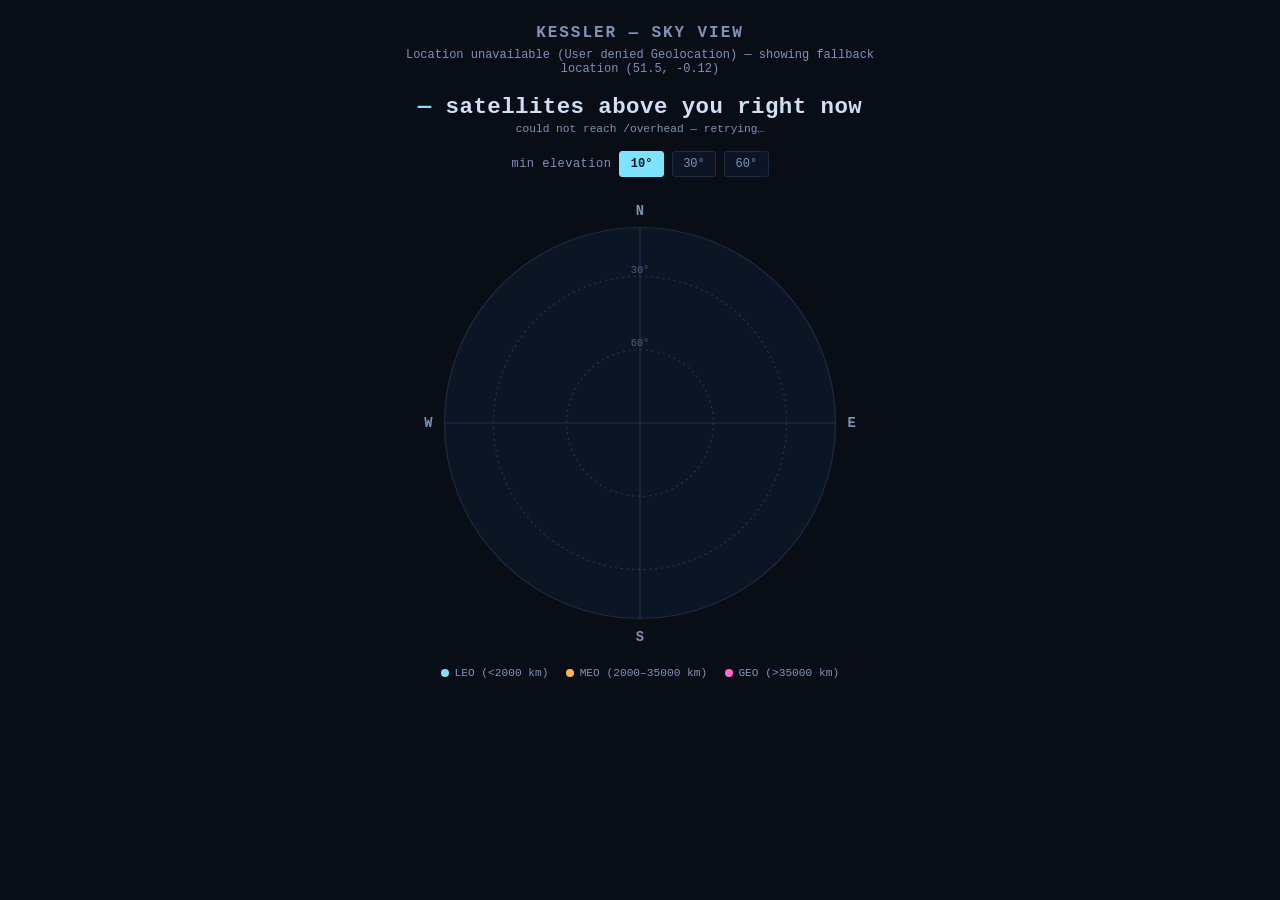
==== kessler/static/sky.html @ 1ad6a67d "feat: add sky view page" ====
<!DOCTYPE html>
<html lang="en">
<head>
<meta charset="utf-8">
<meta name="viewport" content="width=device-width, initial-scale=1">
<title>kessler &mdash; sky view</title>
<style>
  :root {
    --bg: #090d16;
    --panel: #0c1524;
    --border: #1c2b42;
    --ring: #23334c;
    --ring-label: #4a6084;
    --text: #cfe0f5;
    --text-dim: #7d93b8;
    --accent: #7ee3ff;
    --leo: #7ee3ff;
    --meo: #ffb454;
    --geo: #ff6bcb;
  }

  * { box-sizing: border-box; }

  html, body {
    margin: 0;
    padding: 0;
    min-height: 100%;
    background: var(--bg);
    color: var(--text);
    font-family: ui-monospace, "SF Mono", "Cascadia Mono", Consolas, "Liberation Mono", Menlo, monospace;
  }

  body {
    display: flex;
    flex-direction: column;
    align-items: center;
    padding: 1.5rem 1rem 3rem;
  }

  header {
    width: 100%;
    max-width: 480px;
    text-align: center;
    margin-bottom: 0.25rem;
  }

  header h1 {
    margin: 0;
    font-size: 1rem;
    font-weight: 600;
    letter-spacing: 0.12em;
    text-transform: uppercase;
    color: var(--text-dim);
  }

  #location {
    margin-top: 0.35rem;
    font-size: 0.75rem;
    color: var(--text-dim);
  }

  #headline {
    margin: 0.9rem 0 0.2rem;
    font-size: 1.4rem;
    font-weight: 600;
    letter-spacing: 0.02em;
    text-align: center;
  }

  #headline .n {
    color: var(--accent);
  }

  #status {
    font-size: 0.7rem;
    color: var(--text-dim);
    margin-bottom: 1rem;
    min-height: 1em;
  }

  #controls {
    display: flex;
    align-items: center;
    gap: 0.5rem;
    margin-bottom: 1rem;
    font-size: 0.75rem;
    color: var(--text-dim);
  }

  #controls span.label {
    letter-spacing: 0.04em;
  }

  .elev-btn {
    background: var(--panel);
    border: 1px solid var(--border);
    color: var(--text-dim);
    font-family: inherit;
    font-size: 0.75rem;
    padding: 0.3rem 0.65rem;
    border-radius: 3px;
    cursor: pointer;
  }

  .elev-btn:hover {
    border-color: var(--accent);
    color: var(--text);
  }

  .elev-btn.active {
    background: var(--accent);
    border-color: var(--accent);
    color: #04121a;
    font-weight: 600;
  }

  #chart-wrap {
    position: relative;
    width: min(90vw, 460px);
  }

  svg#chart {
    width: 100%;
    height: auto;
    display: block;
  }

  .rim {
    fill: var(--panel);
    stroke: var(--border);
    stroke-width: 1;
  }

  .ring {
    fill: none;
    stroke: var(--ring);
    stroke-width: 1;
    stroke-dasharray: 2 3;
  }

  .ring-label {
    fill: var(--ring-label);
    font-size: 9px;
    text-anchor: middle;
  }

  .crosshair {
    stroke: var(--ring);
    stroke-width: 1;
  }

  .compass-label {
    fill: var(--text-dim);
    font-size: 12px;
    font-weight: 600;
    text-anchor: middle;
    dominant-baseline: middle;
  }

  .sat-dot {
    stroke: #04121a;
    stroke-width: 0.6;
    cursor: pointer;
  }

  .sat-dot:hover, .sat-dot.selected {
    stroke: #ffffff;
    stroke-width: 1;
  }

  #legend {
    display: flex;
    justify-content: center;
    gap: 1.1rem;
    margin-top: 0.9rem;
    font-size: 0.7rem;
    color: var(--text-dim);
  }

  #legend .item {
    display: flex;
    align-items: center;
    gap: 0.35rem;
  }

  #legend .swatch {
    width: 8px;
    height: 8px;
    border-radius: 50%;
    display: inline-block;
  }

  #tooltip {
    position: fixed;
    display: none;
    z-index: 30;
    background: var(--panel);
    border: 1px solid var(--border);
    border-radius: 4px;
    padding: 0.5rem 0.65rem;
    font-size: 0.72rem;
    line-height: 1.5;
    color: var(--text);
    pointer-events: none;
    white-space: nowrap;
    box-shadow: 0 4px 14px rgba(0, 0, 0, 0.4);
  }

  #tooltip .name {
    font-weight: 600;
    color: var(--accent);
    margin-bottom: 0.15rem;
  }

  #tooltip .row .k {
    color: var(--text-dim);
  }
</style>
</head>
<body>
  <header>
    <h1>kessler &mdash; sky view</h1>
    <div id="location">Locating&hellip;</div>
  </header>

  <div id="headline"><span class="n">&mdash;</span> satellites above you right now</div>
  <div id="status">&nbsp;</div>

  <div id="controls">
    <span class="label">min elevation</span>
    <button class="elev-btn" data-elevation="10">10&deg;</button>
    <button class="elev-btn" data-elevation="30">30&deg;</button>
    <button class="elev-btn" data-elevation="60">60&deg;</button>
  </div>

  <div id="chart-wrap">
    <svg id="chart" viewBox="0 0 400 400">
      <circle class="rim" cx="200" cy="200" r="170"></circle>
      <line class="crosshair" x1="30" y1="200" x2="370" y2="200"></line>
      <line class="crosshair" x1="200" y1="30" x2="200" y2="370"></line>
      <g id="rings"></g>
      <text class="compass-label" x="200" y="16">N</text>
      <text class="compass-label" x="384" y="200">E</text>
      <text class="compass-label" x="200" y="386">S</text>
      <text class="compass-label" x="16" y="200">W</text>
      <g id="sky-layer"></g>
    </svg>
  </div>

  <div id="legend">
    <div class="item"><span class="swatch" style="background: var(--leo);"></span>LEO (&lt;2000 km)</div>
    <div class="item"><span class="swatch" style="background: var(--meo);"></span>MEO (2000&ndash;35000 km)</div>
    <div class="item"><span class="swatch" style="background: var(--geo);"></span>GEO (&gt;35000 km)</div>
  </div>

  <div id="tooltip"></div>

  <script>
    var FALLBACK_LAT = 51.5;
    var FALLBACK_LON = -0.12;
    var REFRESH_MS = 30000;

    var CHART_CX = 200;
    var CHART_CY = 200;
    var CHART_R = 170;

    var RANGE_SIZE_K = 1800;
    var MIN_DOT_R = 1.5;
    var MAX_DOT_R = 9;

    var REGIME_COLOR = { LEO: "#7ee3ff", MEO: "#ffb454", GEO: "#ff6bcb" };

    var svgNS = "http://www.w3.org/2000/svg";
    var skyLayer = document.getElementById("sky-layer");
    var ringsLayer = document.getElementById("rings");
    var headlineN = document.querySelector("#headline .n");
    var locationEl = document.getElementById("location");
    var statusEl = document.getElementById("status");
    var tooltipEl = document.getElementById("tooltip");

    var observer = null;
    var currentMinElevation = 10;
    var refreshTimer = null;
    var tooltipNoradId = null;

    function regimeFor(altKm) {
      if (altKm < 2000) return "LEO";
      if (altKm <= 35000) return "MEO";
      return "GEO";
    }

    function dotRadius(rangeKm) {
      var r = RANGE_SIZE_K / Math.max(rangeKm, 1);
      return Math.max(MIN_DOT_R, Math.min(MAX_DOT_R, r));
    }

    function elevationToRadius(elevationDeg, minElevationDeg) {
      var clamped = Math.max(minElevationDeg, Math.min(90, elevationDeg));
      return CHART_R * (90 - clamped) / (90 - minElevationDeg);
    }

    function polarPoint(azimuthDeg, elevationDeg, minElevationDeg) {
      var r = elevationToRadius(elevationDeg, minElevationDeg);
      var rad = (azimuthDeg * Math.PI) / 180;
      return {
        x: CHART_CX + r * Math.sin(rad),
        y: CHART_CY - r * Math.cos(rad),
      };
    }

    function updateRings(minElevationDeg) {
      ringsLayer.innerHTML = "";
      [30, 60].forEach(function (elevationDeg) {
        if (elevationDeg <= minElevationDeg) return;
        var r = elevationToRadius(elevationDeg, minElevationDeg);

        var circle = document.createElementNS(svgNS, "circle");
        circle.setAttribute("class", "ring");
        circle.setAttribute("cx", CHART_CX);
        circle.setAttribute("cy", CHART_CY);
        circle.setAttribute("r", r);
        ringsLayer.appendChild(circle);

        var label = document.createElementNS(svgNS, "text");
        label.setAttribute("class", "ring-label");
        label.setAttribute("x", CHART_CX);
        label.setAttribute("y", CHART_CY - r - 3);
        label.textContent = elevationDeg + "°";
        ringsLayer.appendChild(label);
      });
    }

    function hideTooltip() {
      tooltipEl.style.display = "none";
      tooltipNoradId = null;
      var selected = skyLayer.querySelector(".sat-dot.selected");
      if (selected) selected.classList.remove("selected");
    }

    function showTooltip(sat, clientX, clientY, target) {
      tooltipNoradId = sat.norad_id;
      tooltipEl.innerHTML =
        '<div class="name">' + sat.name + "</div>" +
        '<div class="row"><span class="k">NORAD ID</span> ' + sat.norad_id + "</div>" +
        '<div class="row"><span class="k">elevation</span> ' + sat.elevation_deg.toFixed(1) + "°</div>" +
        '<div class="row"><span class="k">azimuth</span> ' + sat.azimuth_deg.toFixed(1) + "°</div>" +
        '<div class="row"><span class="k">altitude</span> ' + sat.alt_km.toFixed(1) + " km</div>" +
        '<div class="row"><span class="k">range</span> ' + sat.range_km.toFixed(1) + " km</div>";
      tooltipEl.style.display = "block";

      var wrapRect = document.getElementById("chart-wrap").getBoundingClientRect();
      var left = clientX + 12;
      var top = clientY + 12;
      if (left + 200 > wrapRect.right) left = clientX - 212;
      tooltipEl.style.left = left + "px";
      tooltipEl.style.top = top + "px";

      if (target) target.classList.add("selected");
    }

    function render(data) {
      headlineN.textContent = data.count;
      updateRings(currentMinElevation);
      skyLayer.innerHTML = "";

      data.satellites.forEach(function (sat) {
        var point = polarPoint(sat.azimuth_deg, sat.elevation_deg, currentMinElevation);
        var regime = regimeFor(sat.alt_km);

        var circle = document.createElementNS(svgNS, "circle");
        circle.setAttribute("class", "sat-dot");
        circle.setAttribute("cx", point.x);
        circle.setAttribute("cy", point.y);
        circle.setAttribute("r", dotRadius(sat.range_km));
        circle.setAttribute("fill", REGIME_COLOR[regime]);
        if (sat.norad_id === tooltipNoradId) circle.classList.add("selected");

        circle.addEventListener("mouseenter", function (e) {
          showTooltip(sat, e.clientX, e.clientY, circle);
        });
        circle.addEventListener("mousemove", function (e) {
          if (tooltipNoradId === sat.norad_id) showTooltip(sat, e.clientX, e.clientY, circle);
        });
        circle.addEventListener("mouseleave", hideTooltip);
        circle.addEventListener("click", function (e) {
          e.stopPropagation();
          if (tooltipNoradId === sat.norad_id) {
            hideTooltip();
          } else {
            var rect = circle.getBoundingClientRect();
            showTooltip(sat, rect.left + rect.width / 2, rect.top, circle);
          }
        });

        skyLayer.appendChild(circle);
      });
    }

    document.addEventListener("click", hideTooltip);

    function setLocationStatus(text) {
      locationEl.textContent = text;
    }

    function setUpdateStatus(text) {
      statusEl.textContent = text;
    }

    async function fetchOverhead() {
      if (!observer) return;
      try {
        var url =
          "/overhead?lat=" + observer.lat + "&lon=" + observer.lon +
          "&min_elevation_deg=" + currentMinElevation;
        var res = await fetch(url);
        if (!res.ok) throw new Error("request failed: " + res.status);
        var data = await res.json();
        render(data);
        setUpdateStatus("last update " + new Date().toLocaleTimeString());
      } catch (err) {
        setUpdateStatus("could not reach /overhead — retrying…");
      }
    }

    function startPolling() {
      fetchOverhead();
      if (refreshTimer) clearInterval(refreshTimer);
      refreshTimer = setInterval(fetchOverhead, REFRESH_MS);
    }

    function useFallback(reason) {
      observer = { lat: FALLBACK_LAT, lon: FALLBACK_LON };
      setLocationStatus(
        reason + " — showing fallback location (" + FALLBACK_LAT + ", " + FALLBACK_LON + ")"
      );
      startPolling();
    }

    function initLocation() {
      if (!navigator.geolocation) {
        useFallback("Geolocation not supported by this browser");
        return;
      }
      navigator.geolocation.getCurrentPosition(
        function (pos) {
          observer = { lat: pos.coords.latitude, lon: pos.coords.longitude };
          setLocationStatus(
            "Using your location (" + observer.lat.toFixed(2) + ", " + observer.lon.toFixed(2) + ")"
          );
          startPolling();
        },
        function (err) {
          useFallback("Location unavailable (" + err.message + ")");
        },
        { timeout: 8000 }
      );
    }

    var elevButtons = document.querySelectorAll(".elev-btn");
    elevButtons.forEach(function (btn) {
      if (Number(btn.dataset.elevation) === currentMinElevation) btn.classList.add("active");
      btn.addEventListener("click", function () {
        currentMinElevation = Number(btn.dataset.elevation);
        elevButtons.forEach(function (b) {
          b.classList.toggle("active", b === btn);
        });
        hideTooltip();
        fetchOverhead();
      });
    });

    updateRings(currentMinElevation);
    initLocation();
  </script>
</body>
</html>
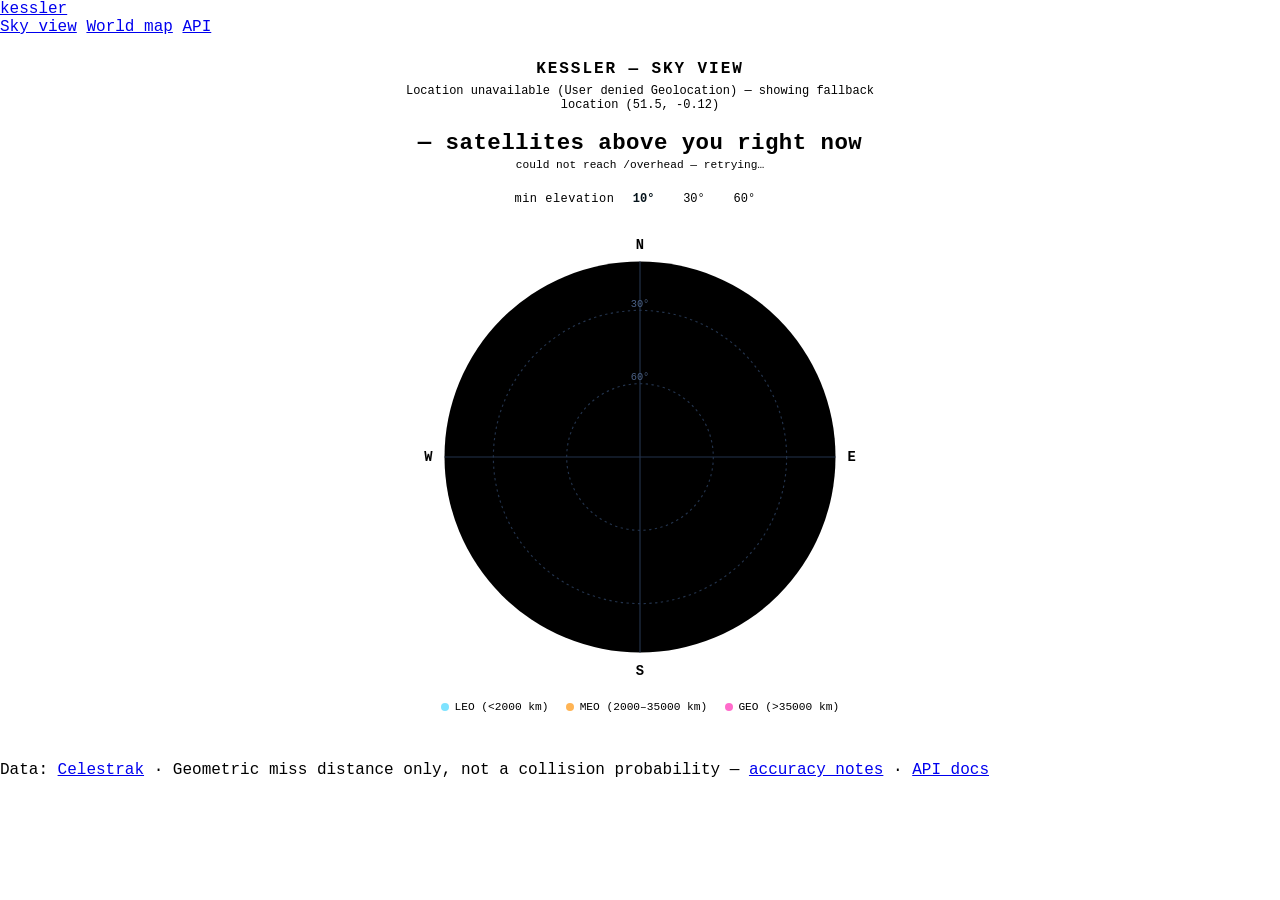
==== commit 9ebb2ad4: "feat: unify pages with shared nav/footer and a landing page Adds GET / (landing page with three live" ====
--- a/kessler/static/sky.html
+++ b/kessler/static/sky.html
@@ -4,16 +4,11 @@
 <meta charset="utf-8">
 <meta name="viewport" content="width=device-width, initial-scale=1">
 <title>kessler &mdash; sky view</title>
+<link rel="stylesheet" href="/static/shared.css">
 <style>
   :root {
-    --bg: #090d16;
-    --panel: #0c1524;
-    --border: #1c2b42;
     --ring: #23334c;
     --ring-label: #4a6084;
-    --text: #cfe0f5;
-    --text-dim: #7d93b8;
-    --accent: #7ee3ff;
     --leo: #7ee3ff;
     --meo: #ffb454;
     --geo: #ff6bcb;
@@ -33,18 +28,25 @@
   body {
     display: flex;
     flex-direction: column;
+    min-height: 100%;
+  }
+
+  main {
+    flex: 1;
+    display: flex;
+    flex-direction: column;
     align-items: center;
     padding: 1.5rem 1rem 3rem;
   }
 
-  header {
+  .page-intro {
     width: 100%;
     max-width: 480px;
     text-align: center;
     margin-bottom: 0.25rem;
   }
 
-  header h1 {
+  .page-intro h1 {
     margin: 0;
     font-size: 1rem;
     font-weight: 600;
@@ -81,6 +83,8 @@
   #controls {
     display: flex;
     align-items: center;
+    flex-wrap: wrap;
+    justify-content: center;
     gap: 0.5rem;
     margin-bottom: 1rem;
     font-size: 0.75rem;
@@ -157,15 +161,31 @@
     dominant-baseline: middle;
   }
 
+  .sat-marker {
+    outline: none;
+  }
+
+  .sat-hit {
+    fill: transparent;
+    pointer-events: all;
+    cursor: pointer;
+  }
+
   .sat-dot {
     stroke: #04121a;
     stroke-width: 0.6;
-    cursor: pointer;
-  }
-
-  .sat-dot:hover, .sat-dot.selected {
+    pointer-events: none;
+    transform-box: fill-box;
+    transform-origin: center;
+    transition: transform 0.12s ease, stroke-width 0.12s ease;
+  }
+
+  .sat-marker.hover .sat-dot,
+  .sat-marker.selected .sat-dot,
+  .sat-marker:focus-visible .sat-dot {
     stroke: #ffffff;
-    stroke-width: 1;
+    stroke-width: 1.6;
+    transform: scale(1.45);
   }
 
   #legend {
@@ -197,12 +217,14 @@
     background: var(--panel);
     border: 1px solid var(--border);
     border-radius: 4px;
-    padding: 0.5rem 0.65rem;
+    padding: 0.5rem 1.6rem 0.5rem 0.65rem;
     font-size: 0.72rem;
     line-height: 1.5;
     color: var(--text);
-    pointer-events: none;
-    white-space: nowrap;
+    pointer-events: auto;
+    white-space: normal;
+    word-break: break-word;
+    max-width: min(220px, calc(100vw - 20px));
     box-shadow: 0 4px 14px rgba(0, 0, 0, 0.4);
   }
 
@@ -215,45 +237,96 @@
   #tooltip .row .k {
     color: var(--text-dim);
   }
+
+  #tooltip .tooltip-close {
+    position: absolute;
+    top: 0.15rem;
+    right: 0.25rem;
+    width: 1.5rem;
+    height: 1.5rem;
+    line-height: 1;
+    border: none;
+    background: transparent;
+    color: var(--text-dim);
+    font-size: 1rem;
+    cursor: pointer;
+    padding: 0;
+  }
+
+  #tooltip .tooltip-close:hover,
+  #tooltip .tooltip-close:focus-visible {
+    color: var(--text);
+  }
+
+  #tooltip .tooltip-link {
+    display: block;
+    margin-top: 0.4rem;
+    color: var(--accent);
+    text-decoration: none;
+  }
+
+  #tooltip .tooltip-link:hover,
+  #tooltip .tooltip-link:focus-visible {
+    text-decoration: underline;
+  }
 </style>
 </head>
 <body>
-  <header>
-    <h1>kessler &mdash; sky view</h1>
-    <div id="location">Locating&hellip;</div>
+  <header class="kessler-header">
+    <a class="wordmark" href="/">kessler</a>
+    <nav class="kessler-nav">
+      <a href="/sky" class="active">Sky view</a>
+      <a href="/demo">World map</a>
+      <a href="/docs">API</a>
+    </nav>
   </header>
 
-  <div id="headline"><span class="n">&mdash;</span> satellites above you right now</div>
-  <div id="status">&nbsp;</div>
-
-  <div id="controls">
-    <span class="label">min elevation</span>
-    <button class="elev-btn" data-elevation="10">10&deg;</button>
-    <button class="elev-btn" data-elevation="30">30&deg;</button>
-    <button class="elev-btn" data-elevation="60">60&deg;</button>
-  </div>
-
-  <div id="chart-wrap">
-    <svg id="chart" viewBox="0 0 400 400">
-      <circle class="rim" cx="200" cy="200" r="170"></circle>
-      <line class="crosshair" x1="30" y1="200" x2="370" y2="200"></line>
-      <line class="crosshair" x1="200" y1="30" x2="200" y2="370"></line>
-      <g id="rings"></g>
-      <text class="compass-label" x="200" y="16">N</text>
-      <text class="compass-label" x="384" y="200">E</text>
-      <text class="compass-label" x="200" y="386">S</text>
-      <text class="compass-label" x="16" y="200">W</text>
-      <g id="sky-layer"></g>
-    </svg>
-  </div>
-
-  <div id="legend">
-    <div class="item"><span class="swatch" style="background: var(--leo);"></span>LEO (&lt;2000 km)</div>
-    <div class="item"><span class="swatch" style="background: var(--meo);"></span>MEO (2000&ndash;35000 km)</div>
-    <div class="item"><span class="swatch" style="background: var(--geo);"></span>GEO (&gt;35000 km)</div>
-  </div>
-
-  <div id="tooltip"></div>
+  <main>
+    <div class="page-intro">
+      <h1>kessler &mdash; sky view</h1>
+      <div id="location">Locating&hellip;</div>
+    </div>
+
+    <div id="headline"><span class="n">&mdash;</span> satellites above you right now</div>
+    <div id="status">&nbsp;</div>
+
+    <div id="controls">
+      <span class="label">min elevation</span>
+      <button class="elev-btn" data-elevation="10">10&deg;</button>
+      <button class="elev-btn" data-elevation="30">30&deg;</button>
+      <button class="elev-btn" data-elevation="60">60&deg;</button>
+    </div>
+
+    <div id="chart-wrap">
+      <svg id="chart" viewBox="0 0 400 400">
+        <circle class="rim" cx="200" cy="200" r="170"></circle>
+        <line class="crosshair" x1="30" y1="200" x2="370" y2="200"></line>
+        <line class="crosshair" x1="200" y1="30" x2="200" y2="370"></line>
+        <g id="rings"></g>
+        <text class="compass-label" x="200" y="16">N</text>
+        <text class="compass-label" x="384" y="200">E</text>
+        <text class="compass-label" x="200" y="386">S</text>
+        <text class="compass-label" x="16" y="200">W</text>
+        <g id="sky-layer"></g>
+      </svg>
+    </div>
+
+    <div id="legend">
+      <div class="item"><span class="swatch" style="background: var(--leo);"></span>LEO (&lt;2000 km)</div>
+      <div class="item"><span class="swatch" style="background: var(--meo);"></span>MEO (2000&ndash;35000 km)</div>
+      <div class="item"><span class="swatch" style="background: var(--geo);"></span>GEO (&gt;35000 km)</div>
+    </div>
+
+    <div id="tooltip"></div>
+  </main>
+
+  <footer class="kessler-footer">
+    <span>Data: <a href="https://celestrak.org/" target="_blank" rel="noopener">Celestrak</a></span>
+    <span class="sep">&middot;</span>
+    <span>Geometric miss distance only, not a collision probability &mdash; <a href="/docs/accuracy">accuracy notes</a></span>
+    <span class="sep">&middot;</span>
+    <a href="/docs">API docs</a>
+  </footer>
 
   <script>
     var FALLBACK_LAT = 51.5;
@@ -281,7 +354,10 @@
     var observer = null;
     var currentMinElevation = 10;
     var refreshTimer = null;
-    var tooltipNoradId = null;
+    var selectedNoradId = null;
+    var satIndex = {};
+    var hoveredMarker = null;
+    var lastTooltipPos = null;
 
     function regimeFor(altKm) {
       if (altKm < 2000) return "LEO";
@@ -330,73 +406,207 @@
       });
     }
 
+    function escapeHtml(str) {
+      return String(str).replace(/[&<>"']/g, function (c) {
+        return { "&": "&amp;", "<": "&lt;", ">": "&gt;", '"': "&quot;", "'": "&#39;" }[c];
+      });
+    }
+
+    function currentScale() {
+      var svg = document.getElementById("chart");
+      var ctm = svg.getScreenCTM();
+      if (ctm && ctm.a) return ctm.a;
+      var rect = svg.getBoundingClientRect();
+      return rect.width > 0 ? rect.width / 400 : 1;
+    }
+
+    // Hit areas must be at least 22px in diameter on screen, independent of
+    // the (range-based) visible dot size, so distant/small dots stay tappable.
+    function hitRadius(dotR) {
+      var minR = 11 / currentScale();
+      return Math.max(minR, dotR + 3);
+    }
+
+    function updateHitRadii() {
+      var hits = skyLayer.querySelectorAll(".sat-hit");
+      hits.forEach(function (hit) {
+        hit.setAttribute("r", hitRadius(parseFloat(hit.dataset.dotR)));
+      });
+    }
+
+    // Overlapping hit areas: pick the one whose center is closest to the
+    // pointer among everything actually under it, not just the topmost.
+    function pickMarkerAt(clientX, clientY) {
+      var candidates = document.elementsFromPoint(clientX, clientY).filter(function (el) {
+        return el.classList && el.classList.contains("sat-hit");
+      });
+      if (!candidates.length) return null;
+      var best = null;
+      var bestDist = Infinity;
+      candidates.forEach(function (el) {
+        var rect = el.getBoundingClientRect();
+        var dx = rect.left + rect.width / 2 - clientX;
+        var dy = rect.top + rect.height / 2 - clientY;
+        var dist = dx * dx + dy * dy;
+        if (dist < bestDist) {
+          bestDist = dist;
+          best = el;
+        }
+      });
+      return best ? best.closest(".sat-marker") : null;
+    }
+
+    function setHovered(marker) {
+      if (hoveredMarker === marker) return;
+      if (hoveredMarker) hoveredMarker.classList.remove("hover");
+      hoveredMarker = marker;
+      if (hoveredMarker) hoveredMarker.classList.add("hover");
+    }
+
     function hideTooltip() {
       tooltipEl.style.display = "none";
-      tooltipNoradId = null;
-      var selected = skyLayer.querySelector(".sat-dot.selected");
+      selectedNoradId = null;
+      lastTooltipPos = null;
+      var selected = skyLayer.querySelector(".sat-marker.selected");
       if (selected) selected.classList.remove("selected");
     }
 
-    function showTooltip(sat, clientX, clientY, target) {
-      tooltipNoradId = sat.norad_id;
+    function showTooltip(sat, clientX, clientY) {
+      selectedNoradId = sat.norad_id;
+      lastTooltipPos = { x: clientX, y: clientY };
       tooltipEl.innerHTML =
-        '<div class="name">' + sat.name + "</div>" +
+        '<button type="button" class="tooltip-close" aria-label="Close">&times;</button>' +
+        '<div class="name">' + escapeHtml(sat.name) + "</div>" +
         '<div class="row"><span class="k">NORAD ID</span> ' + sat.norad_id + "</div>" +
         '<div class="row"><span class="k">elevation</span> ' + sat.elevation_deg.toFixed(1) + "°</div>" +
         '<div class="row"><span class="k">azimuth</span> ' + sat.azimuth_deg.toFixed(1) + "°</div>" +
         '<div class="row"><span class="k">altitude</span> ' + sat.alt_km.toFixed(1) + " km</div>" +
-        '<div class="row"><span class="k">range</span> ' + sat.range_km.toFixed(1) + " km</div>";
+        '<div class="row"><span class="k">range</span> ' + sat.range_km.toFixed(1) + " km</div>" +
+        '<a class="tooltip-link" href="/conjunctions/' + sat.norad_id + '" target="_blank" rel="noopener">See conjunctions &rarr;</a>';
       tooltipEl.style.display = "block";
 
-      var wrapRect = document.getElementById("chart-wrap").getBoundingClientRect();
+      var pad = 10;
+      var rect = tooltipEl.getBoundingClientRect();
+      var vw = window.innerWidth;
+      var vh = window.innerHeight;
       var left = clientX + 12;
       var top = clientY + 12;
-      if (left + 200 > wrapRect.right) left = clientX - 212;
+      if (left + rect.width + pad > vw) left = clientX - rect.width - 12;
+      if (left < pad) left = pad;
+      if (top + rect.height + pad > vh) top = clientY - rect.height - 12;
+      if (top < pad) top = pad;
       tooltipEl.style.left = left + "px";
       tooltipEl.style.top = top + "px";
 
-      if (target) target.classList.add("selected");
+      var previous = skyLayer.querySelector(".sat-marker.selected");
+      var entry = satIndex[sat.norad_id];
+      var marker = entry ? entry.group : null;
+      if (previous && previous !== marker) previous.classList.remove("selected");
+      if (marker) marker.classList.add("selected");
+
+      tooltipEl.querySelector(".tooltip-close").addEventListener("click", function (e) {
+        e.stopPropagation();
+        hideTooltip();
+      });
+    }
+
+    function selectSat(noradId, clientX, clientY) {
+      var entry = satIndex[noradId];
+      if (!entry) return;
+      if (String(selectedNoradId) === String(noradId)) {
+        hideTooltip();
+        return;
+      }
+      showTooltip(entry.sat, clientX, clientY);
+    }
+
+    function selectSatFromMarker(marker) {
+      var rect = marker.querySelector(".sat-dot").getBoundingClientRect();
+      selectSat(marker.dataset.noradId, rect.left + rect.width / 2, rect.top + rect.height / 2);
     }
 
     function render(data) {
       headlineN.textContent = data.count;
       updateRings(currentMinElevation);
       skyLayer.innerHTML = "";
+      satIndex = {};
+      hoveredMarker = null;
 
       data.satellites.forEach(function (sat) {
         var point = polarPoint(sat.azimuth_deg, sat.elevation_deg, currentMinElevation);
         var regime = regimeFor(sat.alt_km);
-
-        var circle = document.createElementNS(svgNS, "circle");
-        circle.setAttribute("class", "sat-dot");
-        circle.setAttribute("cx", point.x);
-        circle.setAttribute("cy", point.y);
-        circle.setAttribute("r", dotRadius(sat.range_km));
-        circle.setAttribute("fill", REGIME_COLOR[regime]);
-        if (sat.norad_id === tooltipNoradId) circle.classList.add("selected");
-
-        circle.addEventListener("mouseenter", function (e) {
-          showTooltip(sat, e.clientX, e.clientY, circle);
-        });
-        circle.addEventListener("mousemove", function (e) {
-          if (tooltipNoradId === sat.norad_id) showTooltip(sat, e.clientX, e.clientY, circle);
-        });
-        circle.addEventListener("mouseleave", hideTooltip);
-        circle.addEventListener("click", function (e) {
-          e.stopPropagation();
-          if (tooltipNoradId === sat.norad_id) {
-            hideTooltip();
-          } else {
-            var rect = circle.getBoundingClientRect();
-            showTooltip(sat, rect.left + rect.width / 2, rect.top, circle);
+        var dotR = dotRadius(sat.range_km);
+
+        var group = document.createElementNS(svgNS, "g");
+        group.setAttribute("class", "sat-marker");
+        group.setAttribute("tabindex", "0");
+        group.setAttribute("role", "button");
+        group.setAttribute(
+          "aria-label",
+          sat.name + ", elevation " + sat.elevation_deg.toFixed(0) +
+            " degrees, azimuth " + sat.azimuth_deg.toFixed(0) + " degrees"
+        );
+        group.dataset.noradId = sat.norad_id;
+        if (sat.norad_id === selectedNoradId) group.classList.add("selected");
+
+        var hit = document.createElementNS(svgNS, "circle");
+        hit.setAttribute("class", "sat-hit");
+        hit.setAttribute("cx", point.x);
+        hit.setAttribute("cy", point.y);
+        hit.setAttribute("r", hitRadius(dotR));
+        hit.dataset.dotR = dotR;
+
+        var dot = document.createElementNS(svgNS, "circle");
+        dot.setAttribute("class", "sat-dot");
+        dot.setAttribute("cx", point.x);
+        dot.setAttribute("cy", point.y);
+        dot.setAttribute("r", dotR);
+        dot.setAttribute("fill", REGIME_COLOR[regime]);
+
+        group.appendChild(hit);
+        group.appendChild(dot);
+
+        group.addEventListener("keydown", function (e) {
+          if (e.key === "Enter" || e.key === " " || e.key === "Spacebar") {
+            e.preventDefault();
+            selectSatFromMarker(group);
           }
         });
 
-        skyLayer.appendChild(circle);
-      });
-    }
+        skyLayer.appendChild(group);
+        satIndex[sat.norad_id] = { sat: sat, group: group };
+      });
+
+      if (selectedNoradId && !satIndex[selectedNoradId]) hideTooltip();
+    }
+
+    var chartSvg = document.getElementById("chart");
+
+    chartSvg.addEventListener("mousemove", function (e) {
+      setHovered(pickMarkerAt(e.clientX, e.clientY));
+    });
+    chartSvg.addEventListener("mouseleave", function () {
+      setHovered(null);
+    });
+    chartSvg.addEventListener("click", function (e) {
+      e.stopPropagation();
+      var marker = pickMarkerAt(e.clientX, e.clientY);
+      if (!marker) {
+        hideTooltip();
+        return;
+      }
+      selectSat(marker.dataset.noradId, e.clientX, e.clientY);
+    });
+
+    tooltipEl.addEventListener("click", function (e) {
+      e.stopPropagation();
+    });
 
     document.addEventListener("click", hideTooltip);
+    document.addEventListener("keydown", function (e) {
+      if (e.key === "Escape") hideTooltip();
+    });
+    window.addEventListener("resize", updateHitRadii);
 
     function setLocationStatus(text) {
       locationEl.textContent = text;
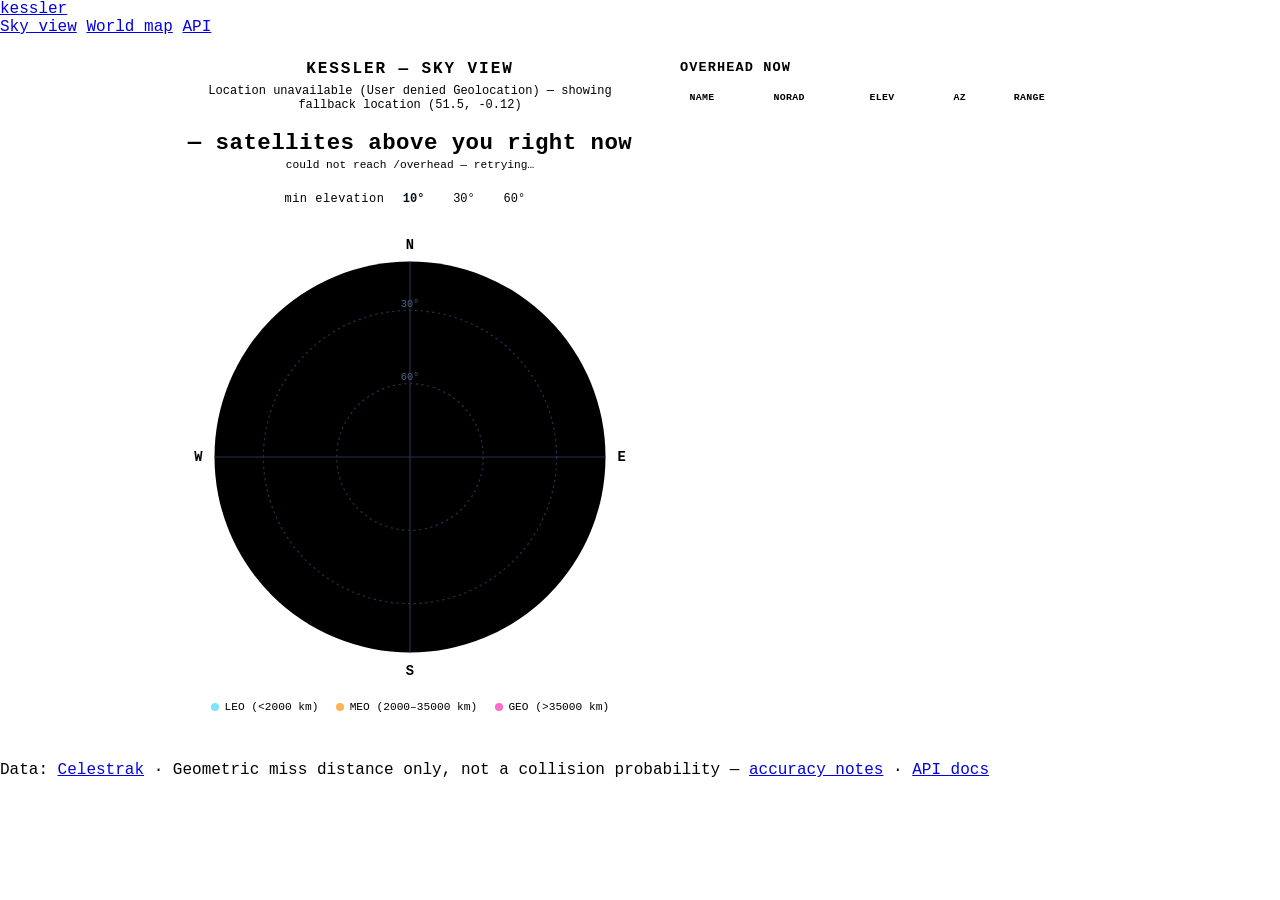
==== commit 844add57: "fix: four view fixes -- mobile overlap, live map sample, banding, sky layout 1. /demo: the status li" ====
--- a/kessler/static/sky.html
+++ b/kessler/static/sky.html
@@ -39,9 +39,51 @@
     padding: 1.5rem 1rem 3rem;
   }
 
+  /* Mobile-first: one column, list stacked under the chart. Above 900px
+     (plenty of room beside a ~460px chart for a readable list) this
+     becomes two columns instead -- the chart never resizes either way, so
+     the polar projection itself is untouched. */
+  .sky-layout {
+    width: 100%;
+    display: flex;
+    flex-direction: column;
+    align-items: center;
+    gap: 1.5rem;
+  }
+
+  .sky-column {
+    width: min(90vw, 460px);
+    display: flex;
+    flex-direction: column;
+    align-items: center;
+  }
+
+  .sky-list-column {
+    width: min(90vw, 460px);
+  }
+
+  @media (min-width: 900px) {
+    .sky-layout {
+      max-width: 1000px;
+      flex-direction: row;
+      align-items: flex-start;
+      justify-content: center;
+      gap: 2.5rem;
+    }
+
+    .sky-list-column {
+      flex: 1 1 360px;
+      min-width: 300px;
+      max-width: 420px;
+      max-height: 640px;
+      overflow-y: auto;
+      position: sticky;
+      top: 1.5rem;
+    }
+  }
+
   .page-intro {
     width: 100%;
-    max-width: 480px;
     text-align: center;
     margin-bottom: 0.25rem;
   }
@@ -208,6 +250,83 @@
     height: 8px;
     border-radius: 50%;
     display: inline-block;
+  }
+
+  .sat-list-heading {
+    margin: 0 0 0.6rem;
+    font-size: 0.85rem;
+    font-weight: 600;
+    letter-spacing: 0.08em;
+    text-transform: uppercase;
+    color: var(--text-dim);
+  }
+
+  .sat-list-wrap {
+    overflow: auto;
+    border: 1px solid var(--border);
+    border-radius: 6px;
+    background: var(--panel);
+  }
+
+  table.sat-list {
+    width: 100%;
+    border-collapse: collapse;
+    font-size: 0.72rem;
+  }
+
+  table.sat-list th,
+  table.sat-list td {
+    text-align: left;
+    padding: 0.45rem 0.6rem;
+    border-bottom: 1px solid var(--border);
+    white-space: nowrap;
+  }
+
+  table.sat-list th {
+    position: sticky;
+    top: 0;
+    color: var(--text-dim);
+    font-weight: 600;
+    font-size: 0.62rem;
+    letter-spacing: 0.03em;
+    text-transform: uppercase;
+    background: var(--panel);
+  }
+
+  table.sat-list tbody tr {
+    cursor: pointer;
+  }
+
+  table.sat-list tbody tr:last-child td {
+    border-bottom: none;
+  }
+
+  table.sat-list tbody tr:hover,
+  table.sat-list tbody tr.hover {
+    background: rgba(255, 255, 255, 0.05);
+  }
+
+  table.sat-list tbody tr.selected {
+    background: rgba(126, 227, 255, 0.14);
+  }
+
+  .sat-list-regime-dot {
+    width: 7px;
+    height: 7px;
+    border-radius: 50%;
+    display: inline-block;
+    margin-right: 0.4rem;
+  }
+
+  .sat-list-name {
+    color: var(--text);
+    font-weight: 600;
+  }
+
+  .sat-list-empty {
+    padding: 1rem;
+    text-align: center;
+    color: var(--text-dim);
   }
 
   #tooltip {
@@ -282,39 +401,61 @@
   </header>
 
   <main>
-    <div class="page-intro">
-      <h1>kessler &mdash; sky view</h1>
-      <div id="location">Locating&hellip;</div>
-    </div>
-
-    <div id="headline"><span class="n">&mdash;</span> satellites above you right now</div>
-    <div id="status">&nbsp;</div>
-
-    <div id="controls">
-      <span class="label">min elevation</span>
-      <button class="elev-btn" data-elevation="10">10&deg;</button>
-      <button class="elev-btn" data-elevation="30">30&deg;</button>
-      <button class="elev-btn" data-elevation="60">60&deg;</button>
-    </div>
-
-    <div id="chart-wrap">
-      <svg id="chart" viewBox="0 0 400 400">
-        <circle class="rim" cx="200" cy="200" r="170"></circle>
-        <line class="crosshair" x1="30" y1="200" x2="370" y2="200"></line>
-        <line class="crosshair" x1="200" y1="30" x2="200" y2="370"></line>
-        <g id="rings"></g>
-        <text class="compass-label" x="200" y="16">N</text>
-        <text class="compass-label" x="384" y="200">E</text>
-        <text class="compass-label" x="200" y="386">S</text>
-        <text class="compass-label" x="16" y="200">W</text>
-        <g id="sky-layer"></g>
-      </svg>
-    </div>
-
-    <div id="legend">
-      <div class="item"><span class="swatch" style="background: var(--leo);"></span>LEO (&lt;2000 km)</div>
-      <div class="item"><span class="swatch" style="background: var(--meo);"></span>MEO (2000&ndash;35000 km)</div>
-      <div class="item"><span class="swatch" style="background: var(--geo);"></span>GEO (&gt;35000 km)</div>
+    <div class="sky-layout">
+      <div class="sky-column">
+        <div class="page-intro">
+          <h1>kessler &mdash; sky view</h1>
+          <div id="location">Locating&hellip;</div>
+        </div>
+
+        <div id="headline"><span class="n">&mdash;</span> satellites above you right now</div>
+        <div id="status">&nbsp;</div>
+
+        <div id="controls">
+          <span class="label">min elevation</span>
+          <button class="elev-btn" data-elevation="10">10&deg;</button>
+          <button class="elev-btn" data-elevation="30">30&deg;</button>
+          <button class="elev-btn" data-elevation="60">60&deg;</button>
+        </div>
+
+        <div id="chart-wrap">
+          <svg id="chart" viewBox="0 0 400 400">
+            <circle class="rim" cx="200" cy="200" r="170"></circle>
+            <line class="crosshair" x1="30" y1="200" x2="370" y2="200"></line>
+            <line class="crosshair" x1="200" y1="30" x2="200" y2="370"></line>
+            <g id="rings"></g>
+            <text class="compass-label" x="200" y="16">N</text>
+            <text class="compass-label" x="384" y="200">E</text>
+            <text class="compass-label" x="200" y="386">S</text>
+            <text class="compass-label" x="16" y="200">W</text>
+            <g id="sky-layer"></g>
+          </svg>
+        </div>
+
+        <div id="legend">
+          <div class="item"><span class="swatch" style="background: var(--leo);"></span>LEO (&lt;2000 km)</div>
+          <div class="item"><span class="swatch" style="background: var(--meo);"></span>MEO (2000&ndash;35000 km)</div>
+          <div class="item"><span class="swatch" style="background: var(--geo);"></span>GEO (&gt;35000 km)</div>
+        </div>
+      </div>
+
+      <div class="sky-list-column">
+        <h2 class="sat-list-heading">Overhead now</h2>
+        <div class="sat-list-wrap">
+          <table class="sat-list">
+            <thead>
+              <tr>
+                <th>Name</th>
+                <th>NORAD</th>
+                <th>Elev</th>
+                <th>Az</th>
+                <th>Range</th>
+              </tr>
+            </thead>
+            <tbody id="sat-list-body"></tbody>
+          </table>
+        </div>
+      </div>
     </div>
 
     <div id="tooltip"></div>
@@ -350,6 +491,7 @@
     var locationEl = document.getElementById("location");
     var statusEl = document.getElementById("status");
     var tooltipEl = document.getElementById("tooltip");
+    var satListBody = document.getElementById("sat-list-body");
 
     var observer = null;
     var currentMinElevation = 10;
@@ -456,11 +598,28 @@
       return best ? best.closest(".sat-marker") : null;
     }
 
+    // Bidirectional: hovering a chart dot highlights its list row and
+    // hovering a list row highlights its chart dot (rowForMarker below
+    // wires the latter direction in), via the same satIndex entry both
+    // representations share.
+    function rowForMarker(marker) {
+      var entry = marker && satIndex[marker.dataset.noradId];
+      return entry ? entry.row : null;
+    }
+
     function setHovered(marker) {
       if (hoveredMarker === marker) return;
-      if (hoveredMarker) hoveredMarker.classList.remove("hover");
+      if (hoveredMarker) {
+        hoveredMarker.classList.remove("hover");
+        var prevRow = rowForMarker(hoveredMarker);
+        if (prevRow) prevRow.classList.remove("hover");
+      }
       hoveredMarker = marker;
-      if (hoveredMarker) hoveredMarker.classList.add("hover");
+      if (hoveredMarker) {
+        hoveredMarker.classList.add("hover");
+        var row = rowForMarker(hoveredMarker);
+        if (row) row.classList.add("hover");
+      }
     }
 
     function hideTooltip() {
@@ -469,6 +628,8 @@
       lastTooltipPos = null;
       var selected = skyLayer.querySelector(".sat-marker.selected");
       if (selected) selected.classList.remove("selected");
+      var selectedRow = satListBody.querySelector("tr.selected");
+      if (selectedRow) selectedRow.classList.remove("selected");
     }
 
     function showTooltip(sat, clientX, clientY) {
@@ -482,7 +643,7 @@
         '<div class="row"><span class="k">azimuth</span> ' + sat.azimuth_deg.toFixed(1) + "°</div>" +
         '<div class="row"><span class="k">altitude</span> ' + sat.alt_km.toFixed(1) + " km</div>" +
         '<div class="row"><span class="k">range</span> ' + sat.range_km.toFixed(1) + " km</div>" +
-        '<a class="tooltip-link" href="/conjunctions/' + sat.norad_id + '" target="_blank" rel="noopener">See conjunctions &rarr;</a>';
+        '<a class="tooltip-link" href="/conjunctions/' + sat.norad_id + '/view" target="_blank" rel="noopener">See conjunctions &rarr;</a>';
       tooltipEl.style.display = "block";
 
       var pad = 10;
@@ -504,6 +665,11 @@
       if (previous && previous !== marker) previous.classList.remove("selected");
       if (marker) marker.classList.add("selected");
 
+      var previousRow = satListBody.querySelector("tr.selected");
+      var row = entry ? entry.row : null;
+      if (previousRow && previousRow !== row) previousRow.classList.remove("selected");
+      if (row) row.classList.add("selected");
+
       tooltipEl.querySelector(".tooltip-close").addEventListener("click", function (e) {
         e.stopPropagation();
         hideTooltip();
@@ -529,9 +695,18 @@
       headlineN.textContent = data.count;
       updateRings(currentMinElevation);
       skyLayer.innerHTML = "";
+      satListBody.innerHTML = "";
       satIndex = {};
       hoveredMarker = null;
 
+      if (data.satellites.length === 0) {
+        var emptyRow = document.createElement("tr");
+        emptyRow.innerHTML = '<td class="sat-list-empty" colspan="5">Nothing above the horizon right now.</td>';
+        satListBody.appendChild(emptyRow);
+      }
+
+      // Already sorted by elevation descending (see GET /overhead), so the
+      // list needs no client-side sort to match that order.
       data.satellites.forEach(function (sat) {
         var point = polarPoint(sat.azimuth_deg, sat.elevation_deg, currentMinElevation);
         var regime = regimeFor(sat.alt_km);
@@ -574,7 +749,32 @@
         });
 
         skyLayer.appendChild(group);
-        satIndex[sat.norad_id] = { sat: sat, group: group };
+
+        var row = document.createElement("tr");
+        row.dataset.noradId = sat.norad_id;
+        if (sat.norad_id === selectedNoradId) row.classList.add("selected");
+        row.innerHTML =
+          "<td>" +
+            '<span class="sat-list-regime-dot" style="background: ' + REGIME_COLOR[regime] + ';"></span>' +
+            '<span class="sat-list-name">' + escapeHtml(sat.name) + "</span>" +
+          "</td>" +
+          "<td>" + sat.norad_id + "</td>" +
+          "<td>" + sat.elevation_deg.toFixed(1) + "&deg;</td>" +
+          "<td>" + sat.azimuth_deg.toFixed(1) + "&deg;</td>" +
+          "<td>" + sat.range_km.toFixed(0) + " km</td>";
+        row.addEventListener("mouseenter", function () {
+          setHovered(group);
+        });
+        row.addEventListener("mouseleave", function () {
+          setHovered(null);
+        });
+        row.addEventListener("click", function (e) {
+          e.stopPropagation();
+          selectSatFromMarker(group);
+        });
+        satListBody.appendChild(row);
+
+        satIndex[sat.norad_id] = { sat: sat, group: group, row: row };
       });
 
       if (selectedNoradId && !satIndex[selectedNoradId]) hideTooltip();
